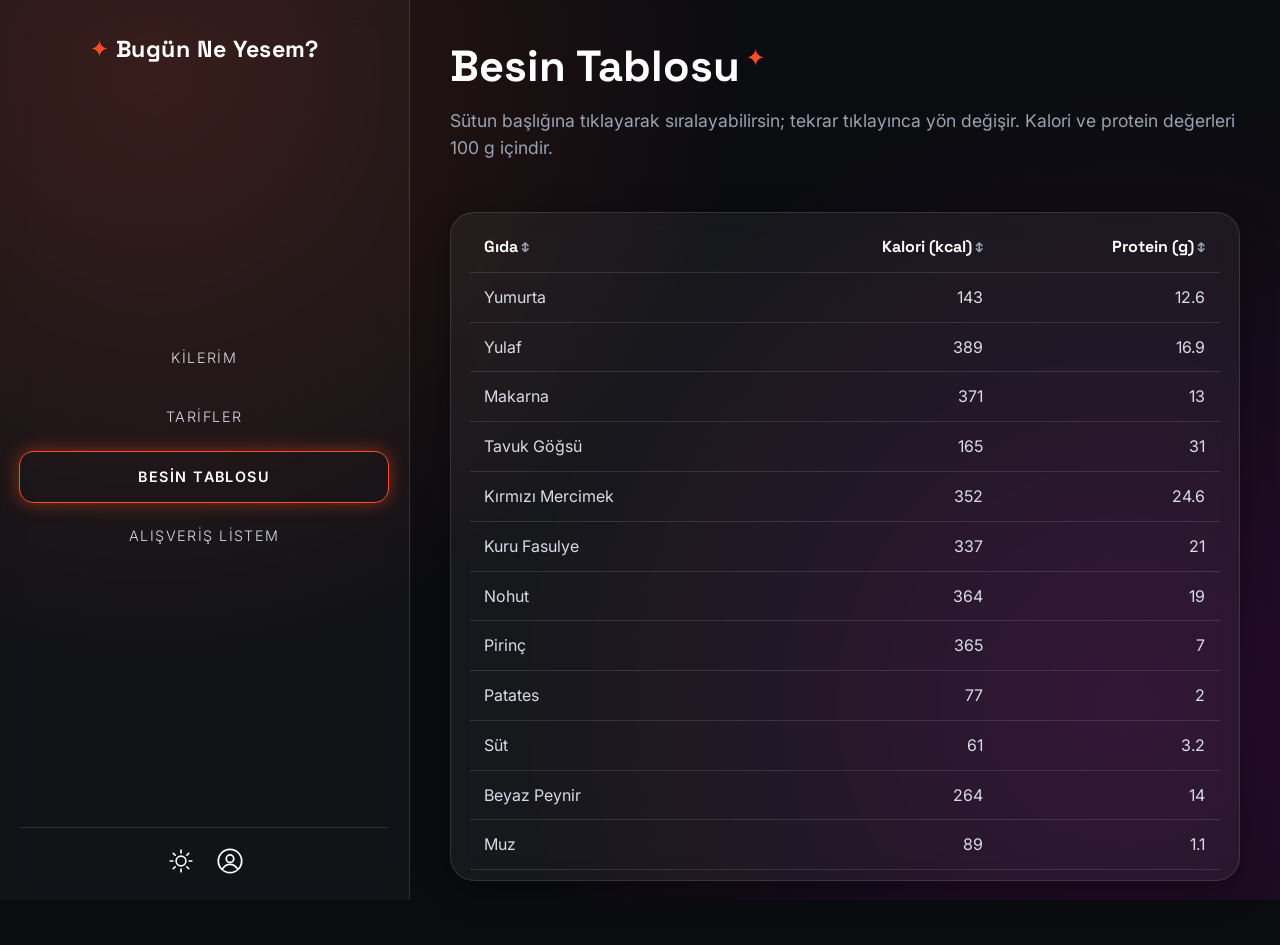
==== bilgi.html @ 7be152a7 "Ilk surum" ====
<!DOCTYPE html>
<html lang="tr">
<head>
  <meta charset="UTF-8">
  <meta name="viewport" content="width=device-width, initial-scale=1">
  <title>Besin Tablosu – Bugün Ne Yesem?</title>
  <link rel="preconnect" href="https://fonts.googleapis.com">
  <link rel="preconnect" href="https://fonts.gstatic.com" crossorigin>
  <link href="https://fonts.googleapis.com/css2?family=Inter:wght@300;400;600&family=Space+Grotesk:wght@500;700&display=swap" rel="stylesheet">
  <link rel="stylesheet" href="style.css">
</head>
<body>
  <script src="theme.js"></script>
  <aside class="sidebar">
    <a class="logo" href="index.html">Bugün Ne Yesem?</a>
    <nav class="side-nav" aria-label="Ana menü">
    <ul>
      <li><a href="kiler.html">Kilerim</a></li>
      <li><a href="tarif.html">Tarifler</a></li>
      <li><a class="active" href="bilgi.html">Besin Tablosu</a></li>
      <li><a href="plan.html">Alışveriş Listem</a></li>
    </ul>
    </nav>
    <div class="nav-actions">
      <button class="theme-toggle" id="themeToggle" type="button" aria-label="Gece / gündüz modunu değiştir">
        <svg class="moon" viewBox="0 0 24 24" width="26" height="26" fill="none" stroke="currentColor" stroke-width="1.5" stroke-linecap="round" stroke-linejoin="round" aria-hidden="true"><path d="M20 14.5A8.5 8.5 0 1 1 9.5 4a7 7 0 0 0 10.5 10.5z"/></svg>
        <svg class="sun" viewBox="0 0 24 24" width="26" height="26" fill="none" stroke="currentColor" stroke-width="1.5" stroke-linecap="round" stroke-linejoin="round" aria-hidden="true"><circle cx="12" cy="12" r="4.5"/><path d="M12 2v2.5M12 19.5V22M2 12h2.5M19.5 12H22M4.9 4.9l1.8 1.8M17.3 17.3l1.8 1.8M4.9 19.1l1.8-1.8M17.3 6.7l1.8-1.8"/></svg>
      </button>
      <a class="profile" href="#" aria-label="Profil"><svg viewBox="0 0 24 24" width="28" height="28" fill="none" stroke="currentColor" stroke-width="1.5" stroke-linecap="round" stroke-linejoin="round"><circle cx="12" cy="12" r="10"/><circle cx="12" cy="10" r="3.2"/><path d="M5.8 18.6c1.4-2.6 3.6-3.8 6.2-3.8s4.8 1.2 6.2 3.8"/></svg></a>
    </div>
  </aside>

  <main class="split">
    <aside class="command">
      <h1 class="doodle-title">Besin Tablosu</h1>
      <p class="lead">Sütun başlığına tıklayarak sıralayabilirsin; tekrar tıklayınca yön değişir. Kalori ve protein değerleri 100 g içindir.</p>
    </aside>

    <div class="playground">
      <div class="table-wrap">
        <table id="foodTable">
          <thead>
            <tr>
              <th class="sortable" data-key="name">Gıda</th>
              <th class="sortable num" data-key="calories">Kalori (kcal)</th>
              <th class="sortable num" data-key="protein">Protein (g)</th>
            </tr>
          </thead>
          <tbody id="foodBody"></tbody>
        </table>
      </div>
    </div>
  </main>

  <script src="data.js"></script>
  <script src="common.js"></script>
  <script src="bilgi.js"></script>
</body>
</html>
---- style.css ----
/* Bugün Ne Yesem? – Neo-Cyber App: split-screen + glassmorphism */
:root {
  --bg: #0B0C10;
  --glass: rgba(255, 255, 255, 0.05);
  --glass-hover: rgba(255, 255, 255, 0.09);
  --glass-border: rgba(255, 255, 255, 0.12);
  --input-bg: rgba(255, 255, 255, 0.06);
  --text: #D9DCE5;
  --text-strong: #FFFFFF;
  --muted: #9AA3B2;
  --accent: #FF4C29;
  --accent-2: #FF6B6B;
  --ok: #00FF7F;
  --pink: #FF00FF;
  --ok-bg: rgba(0, 255, 127, 0.12);
  --ok-line: rgba(0, 255, 127, 0.45);
  --bad: #FF6B6B;
  --bad-bg: rgba(255, 76, 41, 0.14);
  --bad-line: rgba(255, 107, 107, 0.45);
  --shadow: 0 8px 32px rgba(0, 0, 0, 0.35);
  --glow-accent: 0 0 18px rgba(255, 76, 41, 0.45);
  --glow-ok: 0 0 18px rgba(0, 255, 127, 0.5);
  --glow-pink: 0 0 18px rgba(255, 0, 255, 0.45);
  --page-glow-1: rgba(255, 76, 41, 0.16);
  --page-glow-2: rgba(255, 0, 255, 0.12);
  --font-head: "Space Grotesk", "Inter", system-ui, sans-serif;
  --font-body: "Inter", "Segoe UI", system-ui, sans-serif;
  --side-w: clamp(300px, 32vw, 480px);
  --cyan: #00E5FF;
  --red: #FF3B5C;
  --purple: #A855F7;
  --yellow: #E6F23A;
}

/* Gündüz varyantı (geçiş butonuyla): aynı yapı, açık zemin. */
body.light-mode {
  color-scheme: light;
  --bg: #F3F4F8;
  --glass: rgba(255, 255, 255, 0.72);
  --glass-hover: rgba(255, 255, 255, 0.95);
  --glass-border: rgba(15, 23, 42, 0.12);
  --input-bg: rgba(255, 255, 255, 0.9);
  --text: #2A2F3C;
  --text-strong: #0B0C10;
  --muted: #5B6475;
  --accent: #E8401D;
  --ok: #00995A;
  --pink: #C000C0;
  --cyan: #0089A3;
  --red: #D81B43;
  --purple: #7E22CE;
  --yellow: #8A9A00;
  --ok-bg: rgba(0, 153, 90, 0.12);
  --ok-line: rgba(0, 153, 90, 0.5);
  --bad: #C62828;
  --bad-bg: rgba(198, 40, 40, 0.1);
  --bad-line: rgba(198, 40, 40, 0.45);
  --shadow: 0 8px 28px rgba(15, 23, 42, 0.1);
  --glow-accent: 0 0 14px rgba(232, 64, 29, 0.3);
  --glow-ok: 0 0 14px rgba(0, 153, 90, 0.35);
  --glow-pink: 0 0 14px rgba(192, 0, 192, 0.3);
  --page-glow-1: rgba(255, 76, 41, 0.1);
  --page-glow-2: rgba(255, 0, 255, 0.06);
}

* { box-sizing: border-box; }

html { background-color: #0B0C10; }
html:has(body.light-mode) { background-color: #F3F4F8; }

body {
  margin: 0;
  font-family: var(--font-body);
  color: var(--text);
  line-height: 1.55;
  min-height: 100vh;
  background-color: var(--bg);
  background-image:
    radial-gradient(circle at 12% 8%, var(--page-glow-1), transparent 42%),
    radial-gradient(circle at 88% 78%, var(--page-glow-2), transparent 46%);
  background-attachment: fixed;
}

h1, h2, h3 { font-family: var(--font-head); line-height: 1.2; color: var(--text-strong); font-weight: 700; margin-top: 0; }
h1 { font-size: clamp(2rem, 3.4vw, 3rem); margin-bottom: 0.9rem; }
a { color: var(--accent-2); }

/* ---------- Sol komuta paneli (sabit sidebar) ---------- */
.sidebar {
  position: fixed;
  left: 0;
  top: 0;
  height: 100vh;
  width: var(--side-w);
  display: flex;
  flex-direction: column;
  align-items: center;
  padding: 2rem 1.2rem 1.4rem;
  background: rgba(255, 255, 255, 0.03);
  border-right: 1px solid var(--glass-border);
  backdrop-filter: blur(14px);
  -webkit-backdrop-filter: blur(14px);
  overflow-y: auto;
  z-index: 20;
}
body.light-mode .sidebar { background: rgba(255, 255, 255, 0.6); }
.logo {
  font-family: var(--font-head);
  font-weight: 700;
  font-size: 1.45rem;
  text-align: center;
  color: var(--text-strong);
  text-decoration: none;
  letter-spacing: 0.02em;
}
.logo::before { content: "✦ "; color: var(--accent); }
.side-nav { flex: 1; width: 100%; display: flex; align-items: center; }
.side-nav ul { list-style: none; display: flex; flex-direction: column; gap: 0.5rem; width: 100%; margin: 0; padding: 0; }
.side-nav a {
  display: block;
  padding: 0.85rem 1rem;
  text-align: center;
  text-transform: uppercase;
  text-decoration: none;
  font-weight: 300;
  font-size: 0.9rem;
  letter-spacing: 0.1em;
  color: var(--text);
  border: 1px solid transparent;
  border-radius: 14px;
  transition: border-color 0.15s, box-shadow 0.15s, color 0.15s;
}
.side-nav a:hover { color: var(--text-strong); border-color: var(--glass-border); }
.side-nav a.active { color: var(--text-strong); font-weight: 600; border-color: var(--accent); box-shadow: var(--glow-accent); }
.nav-actions {
  display: flex;
  align-items: center;
  justify-content: center;
  gap: 1.2rem;
  width: 100%;
  padding-top: 1.1rem;
  border-top: 1px solid var(--glass-border);
}
.profile, .theme-toggle { color: var(--text-strong); display: inline-flex; }
.theme-toggle { background: none; border: 0; padding: 0.2rem; cursor: pointer; border-radius: 50%; }
.theme-toggle:hover, .profile:hover { color: var(--accent); }
.theme-toggle .sun { display: none; }
body:not(.light-mode) .theme-toggle .sun { display: block; }
body:not(.light-mode) .theme-toggle .moon { display: none; }

/* ---------- Sağ alan: sidebar genişliği kadar içeri itilir ---------- */
.split {
  margin-left: var(--side-w);
  padding: 2.5rem 2.5rem 4rem;
  display: flex;
  flex-direction: column;
  gap: 2rem;
}
.playground { width: 100%; min-width: 0; display: flex; flex-direction: column; gap: 2rem; }
.lead { font-size: 1.1rem; color: var(--muted); margin: 0 0 1.2rem; }

/* Ana sayfa komuta paneli */
.sidebar-home {
  align-items: stretch;
  justify-content: space-between;
  gap: 1.4rem;
  padding: 2rem;
}
.logo-big {
  display: block;
  text-align: left;
  font-family: "Orbitron", var(--font-head);
  font-weight: 900;
  font-size: clamp(1.7rem, 2.6vw, 2.6rem);
  line-height: 1.05;
  letter-spacing: 0.02em;
  text-transform: uppercase;
}
.logo-big::before { content: none; }
.slogan { margin: 0.8rem 0 0; font-size: 0.85rem; letter-spacing: 0.04em; color: var(--muted); }
.slogan span { color: var(--ok); font-weight: 600; text-shadow: 0 0 10px rgba(0, 255, 127, 0.4); }
body.light-mode .slogan span { text-shadow: none; }
.side-hero h1 { font-size: clamp(1.6rem, 2.4vw, 2.3rem); margin-bottom: 0.7rem; }
.side-hero .lead { font-size: 1rem; margin-bottom: 1.4rem; }
.btn-neon.btn-cta {
  display: flex;
  flex-direction: column;
  gap: 0.5rem;
  width: 100%;
  padding: 1.5rem 1.6rem;
  border-radius: 22px;
  text-align: left;
  background: linear-gradient(135deg, #FF4C29 0%, #FF8A3D 100%);
  box-shadow: 0 4px 30px rgba(255, 76, 41, 0.4), inset 0 0 0 1px rgba(255, 255, 255, 0.22);
}
.btn-neon.btn-cta:hover { box-shadow: 0 6px 38px rgba(255, 76, 41, 0.6), inset 0 0 0 1px rgba(255, 255, 255, 0.3); }
.cta-top { font-size: clamp(1rem, 1.3vw, 1.3rem); line-height: 1.25; }
.cta-sub { font-family: var(--font-body); font-weight: 600; font-size: 0.95rem; opacity: 0.92; }
.side-nav-compact { flex: 0 0 auto; }
.side-nav-compact ul { flex-direction: row; flex-wrap: wrap; gap: 0.4rem; }
.side-nav-compact li { flex: 1 1 40%; }
.side-nav-compact a { padding: 0.6rem 0.5rem; font-size: 0.75rem; border-color: var(--glass-border); }

.side-footer { display: flex; align-items: stretch; gap: 0.9rem; padding-top: 1.1rem; border-top: 1px solid var(--glass-border); }
.icon-capsule {
  display: flex;
  flex-direction: column;
  gap: 0.4rem;
  padding: 0.4rem;
  border-radius: 999px;
  background: rgba(255, 255, 255, 0.06);
  border: 1px solid var(--glass-border);
  backdrop-filter: blur(12px);
  -webkit-backdrop-filter: blur(12px);
}
body.light-mode .icon-capsule { background: rgba(255, 255, 255, 0.7); }
.cap-btn { width: 44px; height: 44px; justify-content: center; align-items: center; border-radius: 50%; padding: 0; }
.cap-btn:hover { background: var(--glass-hover); box-shadow: var(--glow-accent); }
.footer-labels { list-style: none; margin: 0; padding: 0.4rem 0; display: flex; flex-direction: column; gap: 0.4rem; justify-content: flex-start; }
.footer-labels li { height: 44px; display: flex; align-items: center; }
.footer-labels a, .footer-labels button {
  background: none; border: 0; padding: 0; cursor: pointer; text-align: left;
  font: inherit; font-weight: 600; font-size: 0.95rem; color: var(--text-strong); text-decoration: none;
}
.footer-labels a:hover, .footer-labels button:hover { color: var(--accent); }

@media (max-width: 768px) {
  .sidebar {
    position: static;
    height: auto;
    width: 100%;
    padding: 1.2rem 1rem;
    border-right: 0;
    border-bottom: 1px solid var(--glass-border);
  }
  .side-nav ul { flex-direction: row; flex-wrap: wrap; justify-content: center; margin: 1rem 0; }
  .side-nav a { padding: 0.6rem 0.8rem; }
  .split { margin-left: 0; padding: 1.2rem 1rem 3rem; }
}

/* ---------- Glassmorphism yüzeyler ---------- */
.bento-card, .card, .panel, .table-wrap, .cat-card, .quick-chip, .random-card {
  background: var(--glass);
  border: 1px solid var(--glass-border);
  border-radius: 24px;
  box-shadow: var(--shadow);
  backdrop-filter: blur(12px);
  -webkit-backdrop-filter: blur(12px);
}
.pantry-add { position: relative; z-index: 5; }

/* ---------- Doodle dokunuşları ---------- */
.doodle-title::after { content: " ✦"; color: var(--accent); font-size: 0.55em; vertical-align: super; }
.doodle-h { position: relative; padding-left: 1.6rem; }
.doodle-h::before { content: "↘"; position: absolute; left: 0; top: 0; color: var(--ok); font-size: 1.1em; transform: rotate(-8deg); }
.doodle-h::after { content: "✧"; color: var(--pink); margin-left: 0.5rem; font-size: 0.8em; }
.eyebrow { display: block; font-size: 0.75rem; font-weight: 600; letter-spacing: 0.14em; margin-bottom: 0.6rem; color: var(--accent-2); }
.eyebrow::before { content: "★ "; color: var(--pink); }

/* ---------- Butonlar ---------- */
.btn {
  display: inline-block;
  background: linear-gradient(135deg, var(--accent), var(--accent-2));
  color: #fff;
  border: 0;
  padding: 0.6rem 1.3rem;
  border-radius: 999px;
  font: inherit;
  font-weight: 600;
  cursor: pointer;
  text-decoration: none;
  box-shadow: var(--glow-accent);
  transition: transform 0.15s, filter 0.15s;
}
.btn:hover { transform: translateY(-1px); filter: brightness(1.1); }
.btn:disabled { opacity: 0.4; cursor: not-allowed; box-shadow: none; transform: none; }
.btn-outline { background: transparent; color: var(--text-strong); border: 1px solid var(--glass-border); box-shadow: none; }
.btn-outline:hover { border-color: var(--accent); box-shadow: var(--glow-accent); }
.btn-big { font-size: 1.15rem; padding: 0.85rem 1.6rem; }
.btn-sm { padding: 0.3rem 0.8rem; font-size: 0.85rem; }
.btn-danger { background: transparent; color: var(--bad); border: 1px solid var(--bad-line); box-shadow: none; }
.btn-danger:hover { background: var(--bad-bg); }
.round { width: 42px; height: 42px; padding: 0; font-size: 1.4rem; border-radius: 50%; }

.btn-neon {
  display: inline-block;
  background: linear-gradient(135deg, #FF4C29, #FF8A3D);
  color: #fff;
  font-family: var(--font-head);
  font-weight: 700;
  font-size: 1.1rem;
  letter-spacing: 0.04em;
  padding: 1.2rem 1.8rem;
  border-radius: 20px;
  text-decoration: none;
  text-align: center;
  box-shadow: 0 0 28px rgba(255, 76, 41, 0.55), inset 0 0 0 1px rgba(255, 255, 255, 0.25);
  transition: transform 0.15s;
}
.btn-neon:hover { transform: translateY(-3px) scale(1.01); }

.btn-pill {
  display: inline-block;
  background: linear-gradient(135deg, var(--accent), var(--accent-2));
  color: #fff;
  font-weight: 600;
  padding: 0.7rem 1.6rem;
  border-radius: 999px;
  text-decoration: none;
  box-shadow: var(--glow-accent);
}

/* Malzemeler tamsa neon yeşil parlayan büyük buton */
.btn-ready-to-cook {
  background: var(--ok) !important;
  color: #04170C !important;
  border: 0 !important;
  font-family: var(--font-head);
  font-weight: 700;
  font-size: 1.05rem;
  letter-spacing: 0.06em;
  text-transform: uppercase;
  padding: 0.9rem 1.6rem;
  width: 100%;
  text-align: center;
  box-shadow: 0 0 22px rgba(0, 255, 127, 0.65), 0 0 2px rgba(0, 255, 127, 0.9);
  animation: pulse-ok 2.2s ease-in-out infinite;
}
body.light-mode .btn-ready-to-cook { color: #fff !important; }
@keyframes pulse-ok {
  0%, 100% { box-shadow: 0 0 16px rgba(0, 255, 127, 0.5); }
  50% { box-shadow: 0 0 30px rgba(0, 255, 127, 0.85); }
}

.btn-clear {
  background: var(--bad-bg);
  color: var(--bad);
  border: 1px solid var(--bad-line);
  border-radius: 999px;
  padding: 0.6rem 1.3rem;
  font: inherit;
  font-weight: 600;
  cursor: pointer;
}
.btn-clear:hover:not(:disabled) { box-shadow: 0 0 16px var(--bad-line); }
.btn-clear:disabled { opacity: 0.4; cursor: not-allowed; }
.clear-row { display: flex; justify-content: center; padding: 0.5rem 0; }
.btn-clear-neon {
  padding: 0.85rem 2rem;
  border: 1.5px solid var(--bad);
  box-shadow: 0 0 18px var(--bad-line), inset 0 0 12px var(--bad-bg);
  font-family: var(--font-head);
  letter-spacing: 0.04em;
}
.btn-clear-neon:hover:not(:disabled) { box-shadow: 0 0 28px var(--bad-line), inset 0 0 14px var(--bad-bg); }

/* ---------- Girdiler ---------- */
.search-input {
  width: 100%;
  padding: 0.95rem 1.3rem;
  font: inherit;
  font-size: 1.05rem;
  color: var(--text-strong);
  background: var(--input-bg);
  border: 1px solid var(--glass-border);
  border-radius: 999px;
  margin-bottom: 0.75rem;
}
.search-input::placeholder { color: var(--muted); }
.search-input:focus {
  outline: none;
  border-color: var(--accent);
  box-shadow: 0 0 0 3px rgba(255, 76, 41, 0.25), var(--glow-accent);
}
.result-info { color: var(--muted); margin: 0.5rem 0 1rem; }

/* ---------- Ana sayfa ---------- */
.doodle-wrap { position: relative; }
.doodle { position: absolute; width: 38px; height: 38px; color: rgba(255, 255, 255, 0.45); pointer-events: none; z-index: 2; }
body.light-mode .doodle { color: rgba(15, 23, 42, 0.35); }
.doodle-star { top: -14px; right: 16px; transform: rotate(12deg); }
.doodle-br { top: auto; bottom: -14px; right: 20px; }
.doodle-arrow { width: 64px; height: 40px; top: -6px; left: 190px; }
.slider-card {
  display: grid;
  grid-template-columns: minmax(0, 1.1fr) auto minmax(0, 1fr);
  align-items: stretch;
  overflow: hidden;
  border-radius: 24px;
  background: rgba(255, 255, 255, 0.03);
  backdrop-filter: blur(12px);
  border: 1px solid rgba(255, 255, 255, 0.05);
}
.vertical-label {
  writing-mode: vertical-rl;
  transform: rotate(180deg);
  align-self: center;
  padding: 1.2rem 0.7rem;
  font-family: var(--font-head);
  font-weight: 700;
  font-size: 0.8rem;
  letter-spacing: 0.3em;
  color: var(--accent-2);
  border-right: 1px solid var(--glass-border);
}
.slide-body { display: flex; flex-direction: column; justify-content: center; gap: 0.8rem; padding: 1.6rem; }
.handnote { margin: 0; font-family: "Caveat", cursive; font-size: 1.7rem; color: var(--ok); transform: rotate(-2deg); }
.slide-link { display: block; color: inherit; text-decoration: none; }
.slide-img {
  min-height: 300px;
  background: var(--glass-hover) center / cover no-repeat;
  display: flex;
  align-items: center;
  justify-content: center;
  font-size: 5rem;
}
.slider-card h2 { font-size: 1.6rem; margin: 0; }
.slider-controls { display: flex; align-items: center; gap: 1rem; margin-top: 0.4rem; }
.progress-track { flex: 1; height: 8px; background: var(--glass-border); border-radius: 3px; overflow: hidden; }
.progress-fill { height: 100%; background: var(--ok); box-shadow: var(--glow-ok); border-radius: 3px; transition: width 0.4s; }
.arrows { display: flex; gap: 0.4rem; }
.arrows button { background: none; border: 0; color: var(--text-strong); font-size: 1.4rem; font-weight: 600; cursor: pointer; padding: 0 0.4rem; }
.arrows button:hover { color: var(--accent); }

.cat-grid { display: grid; grid-template-columns: repeat(3, 1fr); gap: 1.2rem; }
.cat-card {
  display: flex;
  flex-direction: column;
  align-items: center;
  justify-content: center;
  gap: 1rem;
  min-height: 170px;
  padding: 1.4rem 1.5rem;
  text-align: center;
  color: var(--text-strong);
  text-decoration: none;
  font-family: var(--font-head);
  font-weight: 700;
  font-size: 1.3rem;
  transition: transform 0.15s, box-shadow 0.15s;
}
.cat-card:hover { transform: translateY(-4px); }
.cat-card .icon { width: 52px; height: 52px; }
.cat-card span { color: var(--text-strong); }
.neon-red { border: 1.5px solid var(--red); color: var(--red); box-shadow: 0 0 20px rgba(255, 59, 92, 0.4), inset 0 0 18px rgba(255, 59, 92, 0.1); }
.neon-green { border: 1.5px solid var(--yellow); color: var(--yellow); box-shadow: 0 0 20px rgba(230, 242, 58, 0.35), inset 0 0 18px rgba(0, 255, 127, 0.12); }
.neon-purple { border: 1.5px solid var(--purple); color: var(--purple); box-shadow: 0 0 20px rgba(168, 85, 247, 0.45), inset 0 0 18px rgba(168, 85, 247, 0.12); }

.quick-filters { display: flex; flex-wrap: wrap; gap: 0.8rem; padding: 0.5rem 0.2rem 1rem; scrollbar-width: thin; }
.quick-chip {
  flex: 0 0 auto;
  border-radius: 999px;
  padding: 0.8rem 1.3rem;
  font: inherit;
  font-weight: 600;
  color: var(--text-strong);
  cursor: pointer;
  transition: transform 0.15s, border-color 0.15s, box-shadow 0.15s;
}
.quick-chip { background: rgba(11, 12, 16, 0.5); border: 1.5px solid var(--cyan); box-shadow: 0 0 14px rgba(0, 229, 255, 0.35); }
body.light-mode .quick-chip { background: rgba(255, 255, 255, 0.7); box-shadow: 0 0 10px rgba(0, 137, 163, 0.25); }
.quick-chip:hover { transform: translateY(-2px); box-shadow: 0 0 22px rgba(0, 229, 255, 0.6); }

.random-card {
  width: 100%;
  display: flex;
  align-items: center;
  gap: 1.5rem;
  padding: 1.6rem 1.8rem;
  font: inherit;
  text-align: left;
  cursor: pointer;
  color: var(--text);
  border-color: rgba(255, 0, 255, 0.4);
  transition: transform 0.15s, box-shadow 0.15s;
}
.random-card:hover { transform: translateY(-3px); box-shadow: var(--glow-pink); }
.random-card .dice { width: 64px; height: 64px; color: var(--pink); flex-shrink: 0; }
.random-text { flex: 1; display: flex; flex-direction: column; gap: 0.25rem; color: var(--muted); }
.random-text strong { font-family: var(--font-head); font-size: 1.35rem; color: var(--text-strong); }

.steps-grid { display: grid; grid-template-columns: repeat(3, 1fr); gap: 1.2rem; }
.step-card { padding: 1.8rem 1.2rem; text-align: center; }
.step-card .icon { width: 52px; height: 52px; color: var(--text-strong); }
.step-card p { margin: 1rem 0 0; font-weight: 600; }
.step-go { border-color: var(--ok-line); box-shadow: var(--glow-ok); }
.step-go .icon, .step-go p { color: var(--ok); }

.savior-card {
  display: grid;
  grid-template-columns: 1.2fr 1fr;
  overflow: hidden;
  color: inherit;
  text-decoration: none;
  transition: transform 0.15s;
}
.savior-card:hover { transform: translateY(-3px); }
.savior-img { min-height: 300px; background: var(--glass-hover) center / cover no-repeat; }
.savior-text { padding: 2rem; display: flex; flex-direction: column; justify-content: center; align-items: flex-start; gap: 0.7rem; }
.savior-text h2 { font-size: 1.7rem; margin: 0; }
.savior-text p { margin: 0 0 0.6rem; color: var(--muted); }

@media (max-width: 768px) {
  .cat-grid, .steps-grid, .savior-card { grid-template-columns: 1fr; }
  .slider-card { grid-template-columns: 1fr; }
  .vertical-label { writing-mode: horizontal-tb; transform: none; border-right: 0; border-bottom: 1px solid var(--glass-border); padding: 0.6rem 1rem; }
  .slide-img { min-height: 200px; }
  .doodle-arrow { display: none; }
  .savior-img { min-height: 220px; }
  .random-card { flex-direction: column; text-align: center; }
  .random-text { align-items: center; }
}

/* ---------- Kartlar / tarifler ---------- */
.grid { display: grid; grid-template-columns: repeat(auto-fill, minmax(280px, 1fr)); gap: 1.3rem; }
.card { padding: 1.5rem; display: flex; flex-direction: column; transition: transform 0.15s, box-shadow 0.15s; }
.card:hover { transform: translateY(-3px); box-shadow: var(--shadow), var(--glow-accent); }
.recipe-card-img {
  display: block;
  width: calc(100% + 3rem);
  height: 200px;
  object-fit: cover;
  margin: -1.5rem -1.5rem 1rem;
  border-top-left-radius: 24px;
  border-top-right-radius: 24px;
}
.recipe-detail-img {
  display: block;
  width: 100%;
  height: 340px;
  object-fit: cover;
  border-radius: 24px;
  border: 1px solid var(--glass-border);
  box-shadow: var(--shadow);
}
.card h3 { margin: 0 0 0.5rem; }
.card .muted { flex: 1; }
.card-actions { display: flex; gap: 0.5rem; flex-wrap: wrap; margin-top: auto; }
.tags { display: flex; flex-wrap: wrap; gap: 0.4rem; margin-bottom: 0.7rem; }
.tag {
  font-size: 0.78rem;
  padding: 0.2rem 0.65rem;
  border-radius: 999px;
  border: 1px solid var(--glass-border);
  background: var(--glass);
  color: var(--text);
  font: inherit;
  font-size: 0.78rem;
}
button.tag, .tags .btn-sm { cursor: pointer; }
.tag.on, .tags .btn-sm:not(.btn-outline) { border-color: var(--accent); color: var(--accent-2); box-shadow: var(--glow-accent); }
.muted { color: var(--muted); font-size: 0.92rem; }
.match { color: var(--accent-2); font-weight: 600; font-size: 0.9rem; margin: 0 0 0.6rem; }
.all-set { color: var(--ok); font-weight: 600; text-shadow: 0 0 12px rgba(0, 255, 127, 0.45); }
.empty { text-align: center; color: var(--muted); padding: 2rem 0; grid-column: 1 / -1; }

/* Malzeme durumu etiketleri */
.chips { list-style: none; display: flex; flex-wrap: wrap; gap: 0.4rem; margin: 0.75rem 0; padding: 0; }
.chip { font-size: 0.85rem; padding: 0.2rem 0.65rem; border-radius: 999px; display: inline-flex; align-items: center; gap: 0.3rem; }
.chip.have { background: var(--bad-bg); color: var(--accent-2); }
.has-ingredient, .missing-ingredient { padding: 4px 8px; border-radius: 6px; font-weight: 500; }
.has-ingredient { color: var(--ok); background: var(--ok-bg); border: 1px solid var(--ok-line); }
.missing-ingredient { color: var(--bad); background: var(--bad-bg); border: 1px solid var(--bad-line); }
.row-miss td:first-child { color: var(--bad); font-weight: 600; }
.row-have td:first-child { color: var(--ok); }

/* ---------- Tarif detay ---------- */
.panel { padding: 1.6rem; }
.portion-control { display: flex; align-items: center; gap: 1rem; margin-bottom: 1rem; }
.portion-control .count { font-size: 1.3rem; font-weight: 700; min-width: 6.5rem; text-align: center; color: var(--text-strong); }
table { width: 100%; border-collapse: collapse; }
th, td { padding: 0.75rem 0.9rem; text-align: left; border-bottom: 1px solid var(--glass-border); }
th { font-family: var(--font-head); color: var(--text-strong); }
td.num, th.num { text-align: right; }
.step-box {
  min-height: 110px;
  display: flex;
  align-items: center;
  font-size: 1.2rem;
  color: var(--text-strong);
  background: var(--glass);
  border: 1px dashed var(--accent);
  border-radius: 18px;
  padding: 1rem 1.25rem;
}
.step-nav { display: flex; align-items: center; justify-content: space-between; margin-top: 1rem; gap: 1rem; }
.step-counter { color: var(--muted); font-weight: 600; }
.side-link { color: var(--accent-2); text-decoration: none; font-weight: 600; }
.side-link:hover { text-shadow: var(--glow-accent); }

/* ---------- Besin tablosu ---------- */
.table-wrap { overflow-x: auto; padding: 0.6rem 1.2rem; }
th.sortable { cursor: pointer; user-select: none; white-space: nowrap; }
th.sortable:hover { color: var(--accent); }
th.sortable::after { content: " ↕"; color: var(--muted); font-size: 0.85em; }
th.sort-asc::after { content: " ▲"; color: var(--accent); }
th.sort-desc::after { content: " ▼"; color: var(--accent); }

/* ---------- Alışveriş listesi: raf gibi geniş satırlar ---------- */
.plan-summary { display: flex; flex-direction: column; align-items: flex-start; gap: 0.8rem; }
.plan-summary strong { font-size: 1.4rem; color: var(--accent-2); }
.plan-card { padding: 1.6rem; }
.plan-card h3 { display: flex; justify-content: space-between; align-items: baseline; gap: 0.5rem; font-size: 1.3rem; }
.todo { list-style: none; margin: 0.6rem 0 1rem; padding: 0; }
.todo li { border-bottom: 3px solid var(--glass-border); }
.todo li:last-child { border-bottom: 0; }
.todo label { cursor: pointer; display: flex; align-items: center; gap: 1rem; padding: 0.9rem 0.4rem; font-size: 1.05rem; }
.todo input {
  appearance: none;
  -webkit-appearance: none;
  flex: 0 0 auto;
  width: 1.5rem;
  height: 1.5rem;
  margin: 0;
  border: 2px solid var(--ok);
  border-radius: 6px;
  background: transparent;
  box-shadow: 0 0 10px rgba(0, 255, 127, 0.3);
  display: grid;
  place-content: center;
  cursor: pointer;
}
.todo input::after { content: "✓"; color: #04170C; font-weight: 800; font-size: 1rem; transform: scale(0); transition: transform 0.12s; }
.todo input:checked { background: var(--ok); box-shadow: var(--glow-ok); }
.todo input:checked::after { transform: scale(1); }
.todo input:checked + span {
  color: var(--muted);
  text-decoration: line-through;
  text-decoration-color: var(--ok);
  text-decoration-thickness: 3px;
}
.progress { height: 6px; background: var(--glass-border); border-radius: 3px; overflow: hidden; margin-bottom: 0.9rem; }
.progress > div { height: 100%; background: var(--ok); box-shadow: var(--glow-ok); transition: width 0.25s; }

/* ---------- Kiler ---------- */
.pantry-add, .fridge-card, .quick-add-card { padding: 1.6rem; }
.pantry-add h2, .fridge-card h2, .quick-add-card h2 { margin: 0 0 1rem; font-size: 1.25rem; }
.quick-add-card .muted { margin: -0.4rem 0 1rem; }
.pantry-count { font-family: var(--font-head); font-size: 1.25rem; font-weight: 700; color: var(--accent-2); margin: 0 0 1rem; }
.pantry-form { display: flex; gap: 0.6rem; flex-wrap: wrap; }
.pantry-form .search-input { margin-bottom: 0; }
.fridge { border-radius: 18px; padding: 0 0.5rem; background: rgba(255, 255, 255, 0.03); border: 1px solid var(--glass-border); }
.shelf {
  display: flex;
  flex-wrap: wrap;
  align-items: flex-end;
  gap: 0.6rem;
  min-height: 74px;
  padding: 0.7rem 0.4rem 0.6rem;
  border-bottom: 3px solid var(--glass-border);
  box-shadow: 0 8px 14px -10px rgba(255, 76, 41, 0.35);
}
.shelf:last-of-type { border-bottom: 0; box-shadow: none; }
.shelf-item {
  background: var(--glass-hover);
  border: 1px solid var(--glass-border);
  border-radius: 12px;
  padding: 0.4rem 0.4rem 0.4rem 0.8rem;
  font-weight: 500;
  color: var(--text-strong);
  display: inline-flex;
  align-items: center;
  gap: 0.5rem;
}
.fridge-empty { margin: 0.5rem 0; text-align: center; }
.chip-x {
  background: none;
  border: 1px solid var(--accent);
  color: var(--accent);
  width: 1.4rem;
  height: 1.4rem;
  border-radius: 50%;
  font-size: 0.95rem;
  line-height: 1;
  cursor: pointer;
  padding: 0;
  box-shadow: 0 0 8px rgba(255, 76, 41, 0.35);
}
.chip-x:hover { background: var(--accent); color: #fff; }
.quick-add-list { display: flex; flex-wrap: wrap; gap: 0.6rem; }
.quick-add {
  background: var(--glass);
  border: 1px solid var(--glass-border);
  border-radius: 999px;
  padding: 0.5rem 1rem;
  font: inherit;
  font-weight: 600;
  color: var(--text-strong);
  cursor: pointer;
  transition: border-color 0.15s, box-shadow 0.15s;
}
.quick-add .plus { color: var(--accent); font-weight: 800; margin-right: 0.15rem; }
.quick-add:hover:not(:disabled) { border-color: var(--accent); box-shadow: var(--glow-accent); }
.quick-add:disabled { cursor: default; color: var(--muted); opacity: 0.75; }
.quick-add:disabled .plus { color: var(--ok); }

/* Otomatik tamamlama */
.autocomplete-wrap { position: relative; flex: 1; min-width: 200px; }
.autocomplete-items {
  position: absolute;
  top: calc(100% + 6px);
  left: 0;
  right: 0;
  z-index: 99;
  max-height: 200px;
  overflow-y: auto;
  margin: 0;
  padding: 0.3rem;
  list-style: none;
  background: #14161d;
  border: 1px solid var(--glass-border);
  border-radius: 18px;
  box-shadow: var(--shadow), var(--glow-accent);
}
body.light-mode .autocomplete-items { background: #fff; }
.autocomplete-items:empty { display: none; }
.autocomplete-items li { padding: 0.55rem 0.9rem; border-radius: 12px; cursor: pointer; color: var(--text-strong); }
.autocomplete-items li:hover, .autocomplete-items li.active { background: var(--bad-bg); }

/* ---------- Toast / footer ---------- */
#toast {
  position: fixed;
  bottom: 24px;
  left: 50%;
  transform: translate(-50%, 20px);
  background: #14161d;
  color: #fff;
  border: 1px solid var(--accent);
  box-shadow: var(--glow-accent);
  padding: 0.8rem 1.3rem;
  border-radius: 14px;
  max-width: min(92vw, 520px);
  opacity: 0;
  transition: 0.25s;
  pointer-events: none;
  z-index: 50;
}
#toast.show { opacity: 1; transform: translate(-50%, 0); }
footer { text-align: center; color: var(--muted); padding: 1.5rem; font-size: 0.85rem; }
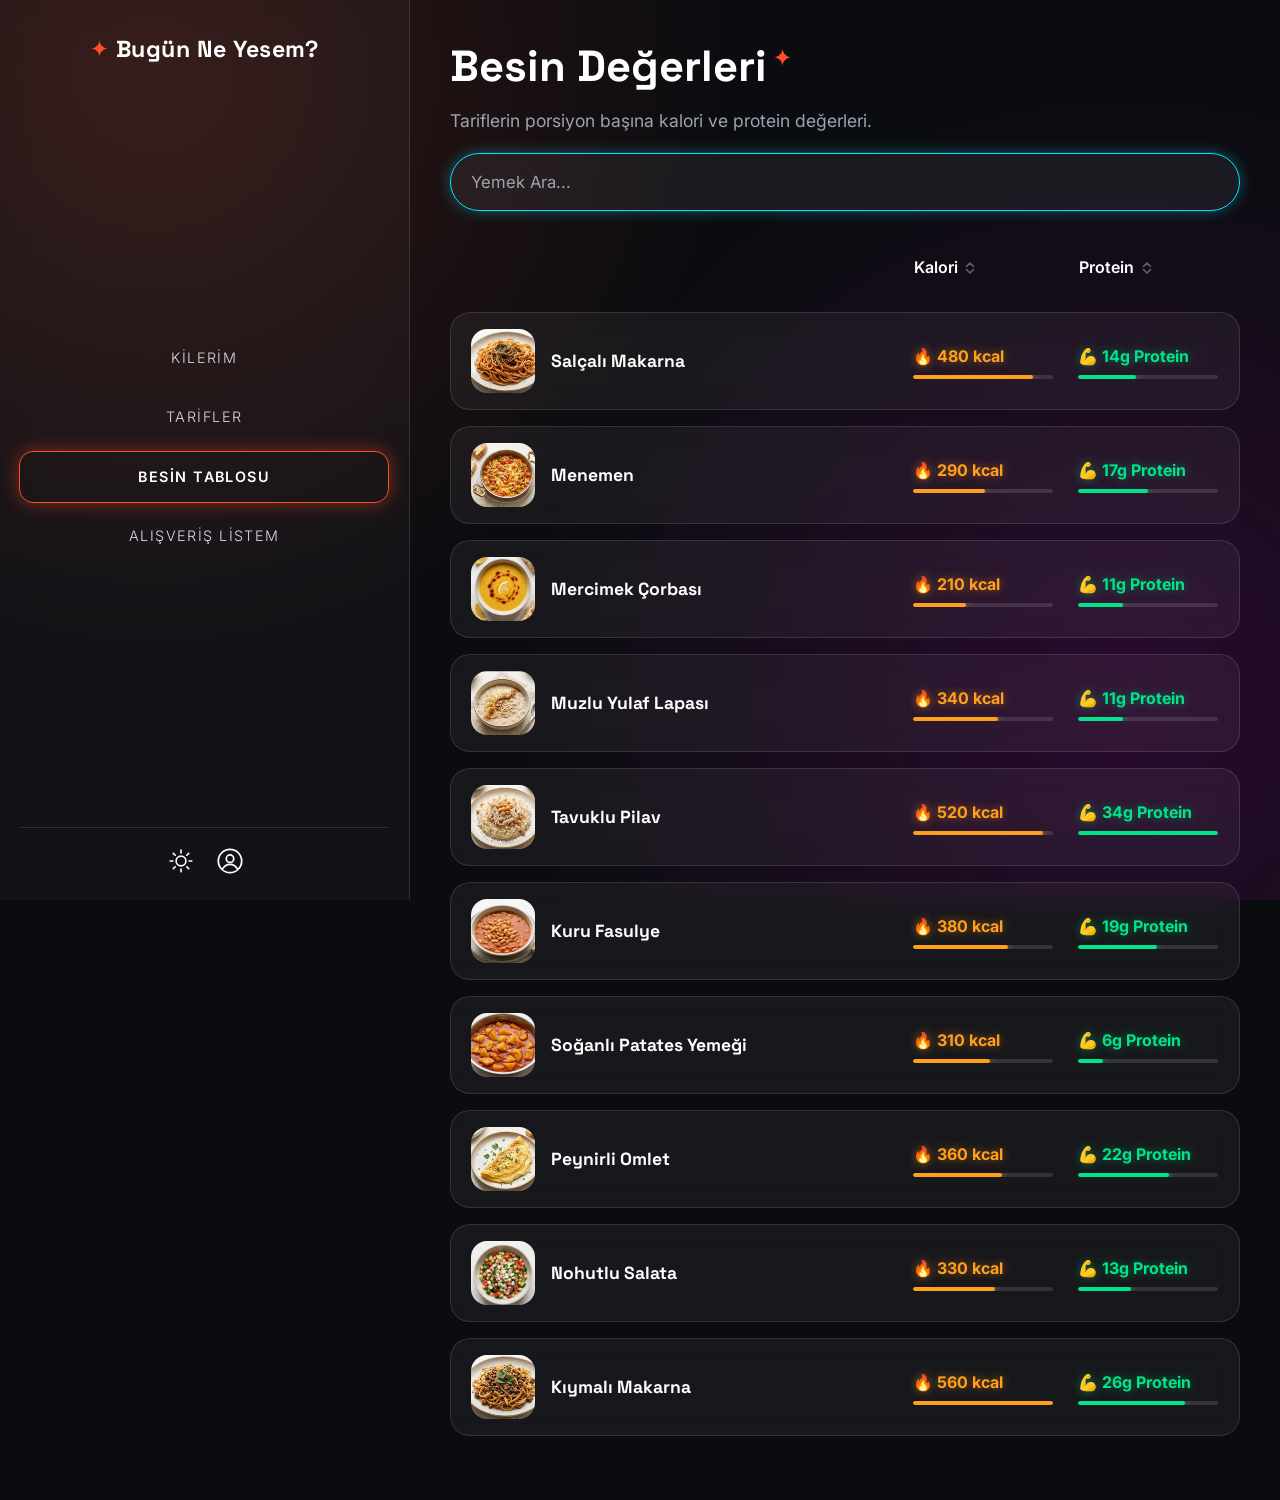
==== commit 23298c00: "Gunluk guncelleme: 2026-10-20" ====
--- a/bilgi.html
+++ b/bilgi.html
@@ -32,23 +32,17 @@
 
   <main class="split">
     <aside class="command">
-      <h1 class="doodle-title">Besin Tablosu</h1>
-      <p class="lead">Sütun başlığına tıklayarak sıralayabilirsin; tekrar tıklayınca yön değişir. Kalori ve protein değerleri 100 g içindir.</p>
+      <h1 class="doodle-title">Besin Değerleri</h1>
+      <p class="lead">Tariflerin porsiyon başına kalori ve protein değerleri.</p>
+      <input id="nutritionSearch" class="search-input neon-search" type="text" placeholder="Yemek Ara..." autocomplete="off" aria-label="Yemek ara">
     </aside>
 
     <div class="playground">
-      <div class="table-wrap">
-        <table id="foodTable">
-          <thead>
-            <tr>
-              <th class="sortable" data-key="name">Gıda</th>
-              <th class="sortable num" data-key="calories">Kalori (kcal)</th>
-              <th class="sortable num" data-key="protein">Protein (g)</th>
-            </tr>
-          </thead>
-          <tbody id="foodBody"></tbody>
-        </table>
+      <div class="nutrition-head">
+        <div class="sort-col"><button type="button" class="sort-th" data-key="calories" aria-label="Kaloriye göre sırala">Kalori <svg class="sort-arrow" viewBox="0 0 16 16" width="16" height="16" fill="none" stroke="currentColor" stroke-width="1.6" stroke-linecap="round" stroke-linejoin="round" aria-hidden="true"><path class="up" d="M4.5 6.5 8 3l3.5 3.5"/><path class="down" d="M4.5 9.5 8 13l3.5-3.5"/></svg></button></div>
+        <div class="sort-col"><button type="button" class="sort-th" data-key="protein" aria-label="Proteine göre sırala">Protein <svg class="sort-arrow" viewBox="0 0 16 16" width="16" height="16" fill="none" stroke="currentColor" stroke-width="1.6" stroke-linecap="round" stroke-linejoin="round" aria-hidden="true"><path class="up" d="M4.5 6.5 8 3l3.5 3.5"/><path class="down" d="M4.5 9.5 8 13l3.5-3.5"/></svg></button></div>
       </div>
+      <div class="nutrition-grid" id="nutrition-grid"></div>
     </div>
   </main>
 
--- a/style.css
+++ b/style.css
@@ -65,6 +65,13 @@
 
 * { box-sizing: border-box; }
 
+/* Kaydırma çubuklarını gizle (kaydırma işlevi korunur) */
+html, body, .sidebar, .playground, .table-wrap, .autocomplete-items {
+  -ms-overflow-style: none;
+  scrollbar-width: none;
+}
+::-webkit-scrollbar { display: none; }
+
 html { background-color: #0B0C10; }
 html:has(body.light-mode) { background-color: #F3F4F8; }
 
@@ -548,7 +555,9 @@
   font-size: 0.78rem;
 }
 button.tag, .tags .btn-sm { cursor: pointer; }
-.tag.on, .tags .btn-sm:not(.btn-outline) { border-color: var(--accent); color: var(--accent-2); box-shadow: var(--glow-accent); }
+.tag.on { border-color: var(--accent); color: var(--accent-2); box-shadow: var(--glow-accent); }
+/* Seçili filtre: turuncu zemin üzerinde yüksek kontrastlı koyu yazı */
+.tags .btn-sm:not(.btn-outline) { border: 1px solid var(--accent); color: #0B0C10; box-shadow: var(--glow-accent); }
 .muted { color: var(--muted); font-size: 0.92rem; }
 .match { color: var(--accent-2); font-weight: 600; font-size: 0.9rem; margin: 0 0 0.6rem; }
 .all-set { color: var(--ok); font-weight: 600; text-shadow: 0 0 12px rgba(0, 255, 127, 0.45); }
@@ -737,3 +746,80 @@
 }
 #toast.show { opacity: 1; transform: translate(-50%, 0); }
 footer { text-align: center; color: var(--muted); padding: 1.5rem; font-size: 0.85rem; }
+
+/* ---------- Besin Değerleri sayfası ---------- */
+.neon-search { border: 1.5px solid var(--cyan); box-shadow: 0 0 14px rgba(0, 229, 255, 0.35); }
+.neon-search:focus { outline: none; box-shadow: 0 0 22px rgba(0, 229, 255, 0.6); }
+.nutrition-grid { display: flex; flex-direction: column; gap: 1rem; }
+.nutrition-card {
+  display: flex;
+  align-items: center;
+  justify-content: space-between;
+  gap: 1.2rem;
+  flex-wrap: wrap;
+  padding: 1rem 1.3rem;
+  background: var(--glass);
+  border: 1px solid var(--glass-border);
+  border-radius: 20px;
+  backdrop-filter: blur(12px);
+  -webkit-backdrop-filter: blur(12px);
+}
+.nutrition-food { display: flex; align-items: center; gap: 1rem; min-width: 0; }
+.nutrition-food h3 { margin: 0; font-size: 1.1rem; }
+.nutrition-thumb { width: 64px; height: 64px; border-radius: 16px; object-fit: cover; flex-shrink: 0; }
+.nutrition-stats { display: flex; gap: 1.6rem; flex-wrap: wrap; }
+.nutrition-stats .stat { display: flex; flex-direction: column; gap: 0.4rem; min-width: 140px; }
+.stat-value { font-weight: 700; }
+.stat-cal .stat-value { color: #FF9F1C; text-shadow: 0 0 10px rgba(255, 159, 28, 0.5); }
+.stat-pro .stat-value { color: #00E58A; text-shadow: 0 0 10px rgba(0, 229, 138, 0.45); }
+.mini-bar { display: block; height: 4px; border-radius: 999px; background: var(--glass-border); overflow: hidden; }
+.mini-bar > span { display: block; height: 100%; border-radius: 999px; }
+.stat-cal .mini-bar > span { background: #FF9F1C; box-shadow: 0 0 8px #FF9F1C; }
+.stat-pro .mini-bar > span { background: #00E58A; box-shadow: 0 0 8px #00E58A; }
+body.light-mode .stat-cal .stat-value { color: #C26A00; text-shadow: none; }
+body.light-mode .stat-pro .stat-value { color: #00804D; text-shadow: none; }
+
+/* Sıralama başlıkları */
+.nutrition-head { display: flex; justify-content: flex-end; gap: 1.6rem; flex-wrap: wrap; padding: 0 1.3rem; }
+.nutrition-head .sort-col { min-width: 140px; }
+.sort-th {
+  display: inline-flex;
+  align-items: center;
+  gap: 0.3rem;
+  padding: 0;
+  font: inherit;
+  font-weight: 600;
+  color: var(--text-strong);
+  background: none;
+  border: 0;
+  cursor: pointer;
+}
+.sort-arrow { width: 16px; height: 16px; flex-shrink: 0; opacity: 0.35; transition: opacity 0.15s, color 0.15s, filter 0.15s; }
+.sort-arrow .up, .sort-arrow .down { transition: opacity 0.15s; }
+.sort-th:hover .sort-arrow, .sort-th.sort-asc .sort-arrow, .sort-th.sort-desc .sort-arrow {
+  opacity: 1;
+  color: var(--cyan);
+  filter: drop-shadow(0 0 4px var(--cyan));
+}
+/* Aktif sıralamada yalnızca yön okunu göster */
+.sort-th.sort-asc .sort-arrow .down, .sort-th.sort-desc .sort-arrow .up { opacity: 0; }
+
+/* ---------- Alışveriş listesi: yemeğe göre gruplu ---------- */
+.group-title { color: var(--accent); text-shadow: 0 0 12px rgba(255, 76, 41, 0.45); font-size: 1.3rem; }
+body.light-mode .group-title { text-shadow: none; }
+.shop-list { list-style: none; margin: 0.8rem 0; padding: 0; display: flex; flex-direction: column; gap: 0.5rem; }
+.shop-item {
+  display: flex;
+  align-items: center;
+  gap: 1rem;
+  width: 100%;
+  padding: 0.9rem 1rem;
+  font-size: 1.2rem;
+  border: 1px solid var(--glass-border);
+  border-radius: 14px;
+  cursor: pointer;
+  transition: opacity 0.15s, border-color 0.15s;
+}
+.shop-item input { width: 1.7rem; height: 1.7rem; flex-shrink: 0; accent-color: var(--accent); cursor: pointer; }
+.shop-item.got { opacity: 0.45; border-color: var(--accent); }
+.shop-item.got .shop-name { text-decoration: line-through; text-decoration-color: var(--accent); text-decoration-thickness: 3px; }
